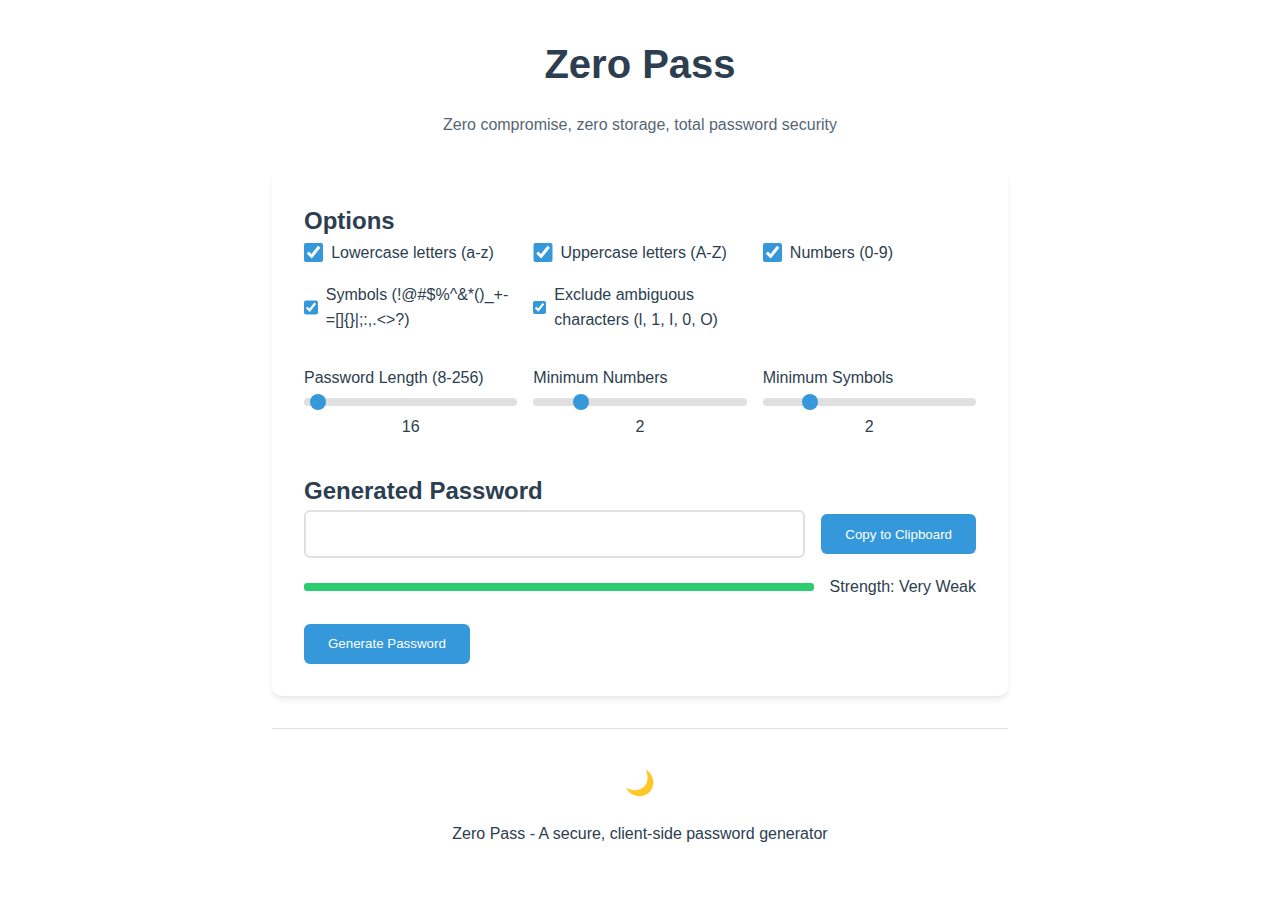
==== src/index.html @ 961e482f "Update paths in index.html to reflect src directory structure" ====
<!DOCTYPE html>
<html lang="en">
<head>
    <meta charset="UTF-8">
    <meta name="viewport" content="width=device-width, initial-scale=1.0">
    <title>Zero Pass - Secure Password Generator</title>
    <link rel="stylesheet" href="../styles/main.css">
    <meta name="description" content="Zero Pass - A secure, client-side password generator that creates strong passwords without storing or transmitting any data. Generate custom passwords with options for length, character types, and minimum requirements.">
    <meta name="keywords" content="password generator, secure passwords, client-side generation, strong passwords, password security">
</head>
<body class="light">
    <div class="container">
        <header>
            <h1>Zero Pass</h1>
            <p class="tagline">Zero compromise, zero storage, total password security</p>
        </header>

        <main>
            <form id="passwordGenerator" class="generator-form">
                <div class="options-section">
                    <h2>Options</h2>
                    <div class="checkbox-group">
                        <label class="checkbox-option">
                            <input type="checkbox" name="lowercase" checked>
                            <span>Lowercase letters (a-z)</span>
                        </label>
                        <label class="checkbox-option">
                            <input type="checkbox" name="uppercase" checked>
                            <span>Uppercase letters (A-Z)</span>
                        </label>
                        <label class="checkbox-option">
                            <input type="checkbox" name="numbers" checked>
                            <span>Numbers (0-9)</span>
                        </label>
                        <label class="checkbox-option">
                            <input type="checkbox" name="symbols" checked>
                            <span>Symbols (!@#$%^&*()_+-=[]{}|;:,.<>?)</span>
                        </label>
                        <label class="checkbox-option">
                            <input type="checkbox" name="excludeAmbiguous" checked>
                            <span>Exclude ambiguous characters (l, 1, I, 0, O)</span>
                        </label>
                    </div>

                    <div class="slider-group">
                        <div class="slider-item">
                            <label for="length">Password Length (8-256)</label>
                            <input type="range" id="length" name="length" min="8" max="256" value="16">
                            <span class="slider-value" id="lengthValue">16</span>
                        </div>
                        <div class="slider-item">
                            <label for="minNumbers">Minimum Numbers</label>
                            <input type="range" id="minNumbers" name="minNumbers" min="0" max="10" value="2">
                            <span class="slider-value" id="minNumbersValue">2</span>
                        </div>
                        <div class="slider-item">
                            <label for="minSymbols">Minimum Symbols</label>
                            <input type="range" id="minSymbols" name="minSymbols" min="0" max="10" value="2">
                            <span class="slider-value" id="minSymbolsValue">2</span>
                        </div>
                    </div>
                </div>

                <div class="output-section">
                    <h2>Generated Password</h2>
                    <div class="password-output">
                        <input type="text" id="generatedPassword" readonly>
                        <button type="button" id="copyButton">Copy to Clipboard</button>
                    </div>
                    <div class="strength-meter">
                        <div class="strength-bar" id="strengthBar"></div>
                        <span class="strength-text" id="strengthText">Strength: None</span>
                    </div>
                    <button type="button" id="generateButton">Generate Password</button>
                </div>
            </form>
        </main>

        <footer>
            <button id="themeToggle" aria-label="Toggle dark/light mode">
                <span>🌙</span>
            </button>
            <p>Zero Pass - A secure, client-side password generator</p>
        </footer>
    </div>

    <script src="../js/zxcvbn.js"></script>
    <script src="../js/app.js"></script>
</body>
</html>
---- styles/main.css ----
/* Reset and base styles */
* {
    margin: 0;
    padding: 0;
    box-sizing: border-box;
}

body {
    font-family: -apple-system, BlinkMacSystemFont, 'Segoe UI', Roboto, Oxygen, Ubuntu, Cantarell, sans-serif;
    line-height: 1.6;
    color: var(--text-color);
    background-color: var(--bg-color);
    transition: background-color 0.3s, color 0.3s;
}

:root {
    --bg-color: #ffffff;
    --text-color: #2c3e50;
    --primary-color: #3498db;
    --secondary-color: #2ecc71;
    --border-color: #e0e0e0;
    --shadow-color: rgba(0, 0, 0, 0.1);
    --error-color: #e74c3c;
}

body.dark {
    --bg-color: #1a1a1a;
    --text-color: #ecf0f1;
    --primary-color: #5dade2;
    --secondary-color: #27ae60;
    --border-color: #333;
    --shadow-color: rgba(0, 0, 0, 0.3);
}

.container {
    max-width: 800px;
    margin: 0 auto;
    padding: 2rem;
}

/* Header styles */
h1 {
    font-size: 2.5rem;
    margin-bottom: 1rem;
    text-align: center;
}

.tagline {
    text-align: center;
    color: var(--text-color);
    opacity: 0.8;
    margin-bottom: 2rem;
}

/* Form styles */
.generator-form {
    background: var(--bg-color);
    border-radius: 10px;
    padding: 2rem;
    box-shadow: 0 4px 6px -1px var(--shadow-color);
}

.options-section {
    margin-bottom: 2rem;
}

/* Checkbox options */
.checkbox-group {
    display: grid;
    grid-template-columns: repeat(auto-fit, minmax(200px, 1fr));
    gap: 1rem;
    margin-bottom: 2rem;
}

.checkbox-option {
    display: flex;
    align-items: center;
    gap: 0.5rem;
    cursor: pointer;
}

.checkbox-option input[type="checkbox"] {
    width: 1.2rem;
    height: 1.2rem;
    accent-color: var(--primary-color);
}

/* Slider group */
.slider-group {
    display: grid;
    grid-template-columns: repeat(auto-fit, minmax(200px, 1fr));
    gap: 1rem;
}

.slider-item {
    display: flex;
    flex-direction: column;
    gap: 0.5rem;
}

.slider-item input[type="range"] {
    width: 100%;
    height: 0.5rem;
    -webkit-appearance: none;
    background: var(--border-color);
    border-radius: 5px;
    outline: none;
}

.slider-item input[type="range"]::-webkit-slider-thumb {
    -webkit-appearance: none;
    width: 1rem;
    height: 1rem;
    background: var(--primary-color);
    border-radius: 50%;
    cursor: pointer;
    transition: background-color 0.3s;
}

.slider-value {
    text-align: center;
    font-weight: 500;
}

/* Output section */
.output-section {
    margin-top: 2rem;
}

.password-output {
    display: flex;
    align-items: center;
    gap: 1rem;
    margin-bottom: 1rem;
}

.password-output input {
    flex: 1;
    padding: 0.8rem;
    border: 2px solid var(--border-color);
    border-radius: 6px;
    font-size: 1rem;
    background: var(--bg-color);
    color: var(--text-color);
}

.password-output input:focus {
    outline: none;
    border-color: var(--primary-color);
}

/* Strength meter */
.strength-meter {
    display: flex;
    align-items: center;
    gap: 1rem;
    margin-bottom: 1.5rem;
}

.strength-bar {
    flex: 1;
    height: 0.5rem;
    background: var(--border-color);
    border-radius: 3px;
    overflow: hidden;
}

.strength-bar::after {
    content: '';
    display: block;
    height: 100%;
    background: var(--secondary-color);
    transition: width 0.3s ease-in-out;
}

/* Buttons */
button {
    padding: 0.8rem 1.5rem;
    border: none;
    border-radius: 6px;
    background: var(--primary-color);
    color: white;
    font-weight: 500;
    cursor: pointer;
    transition: background-color 0.3s;
}

button:hover {
    background: var(--primary-color);
    opacity: 0.9;
}

button:disabled {
    background: #ccc;
    cursor: not-allowed;
}

/* Footer */
footer {
    text-align: center;
    margin-top: 2rem;
    padding-top: 2rem;
    border-top: 1px solid var(--border-color);
}

#themeToggle {
    background: none;
    border: none;
    font-size: 1.5rem;
    cursor: pointer;
    padding: 0.5rem;
    margin-bottom: 1rem;
}

/* Responsive design */
@media (max-width: 600px) {
    .container {
        padding: 1rem;
    }

    h1 {
        font-size: 2rem;
    }

    .checkbox-group {
        grid-template-columns: 1fr;
    }

    .slider-group {
        grid-template-columns: 1fr;
    }
}
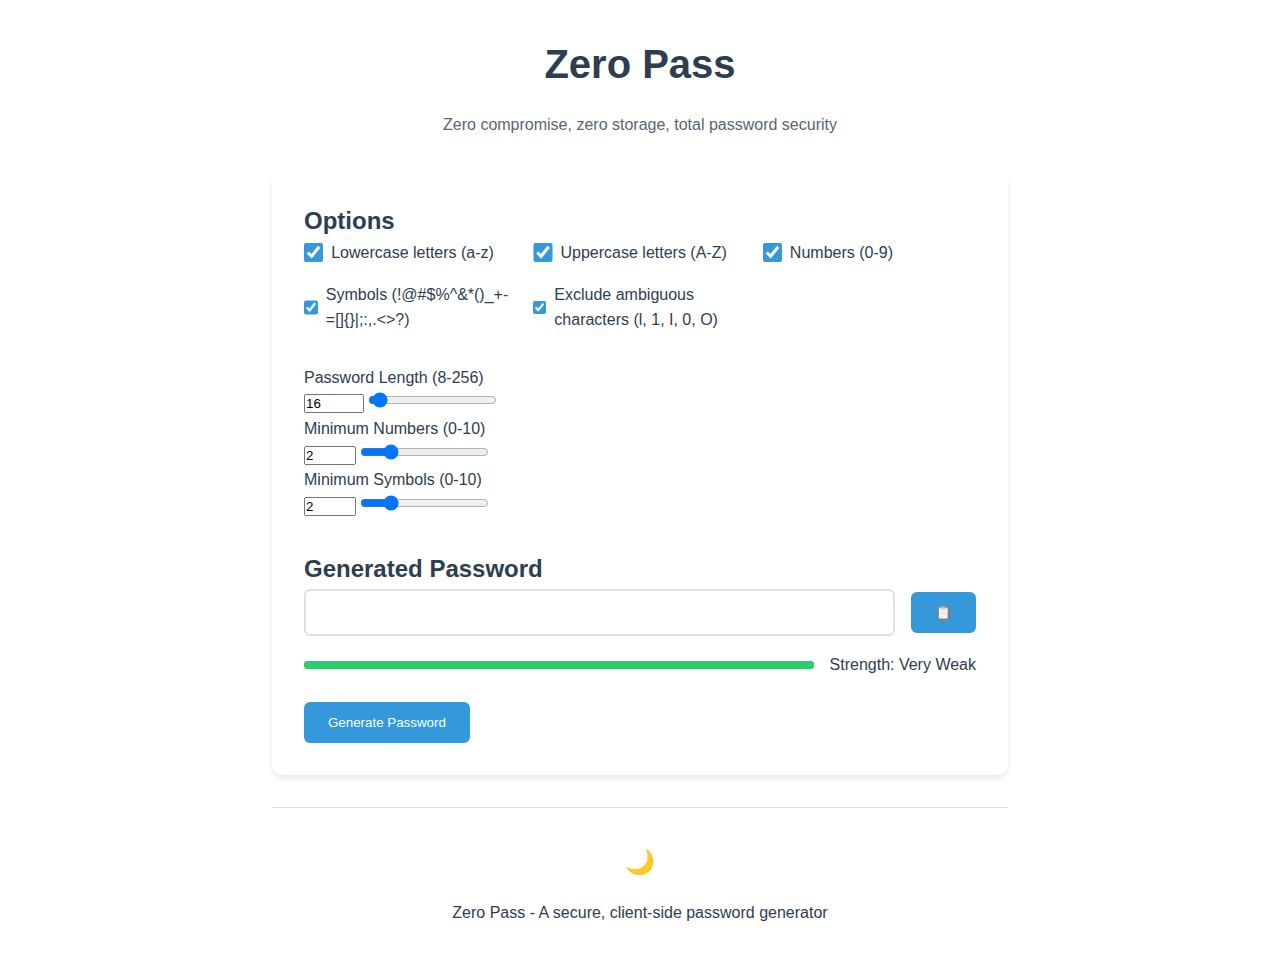
==== commit a2d2a6cb: "feat: Update password generator UI" ====
--- a/src/index.html
+++ b/src/index.html
@@ -42,21 +42,27 @@
                         </label>
                     </div>
 
-                    <div class="slider-group">
-                        <div class="slider-item">
+                    <div class="input-group">
+                        <div class="input-item">
                             <label for="length">Password Length (8-256)</label>
-                            <input type="range" id="length" name="length" min="8" max="256" value="16">
-                            <span class="slider-value" id="lengthValue">16</span>
+                            <div class="input-container">
+                                <input type="number" id="length" name="length" min="8" max="256" value="16" class="input-field">
+                                <input type="range" id="lengthSlider" min="8" max="256" value="16" class="slider">
+                            </div>
                         </div>
-                        <div class="slider-item">
-                            <label for="minNumbers">Minimum Numbers</label>
-                            <input type="range" id="minNumbers" name="minNumbers" min="0" max="10" value="2">
-                            <span class="slider-value" id="minNumbersValue">2</span>
+                        <div class="input-item">
+                            <label for="minNumbers">Minimum Numbers (0-10)</label>
+                            <div class="input-container">
+                                <input type="number" id="minNumbers" name="minNumbers" min="0" max="10" value="2" class="input-field">
+                                <input type="range" id="minNumbersSlider" min="0" max="10" value="2" class="slider">
+                            </div>
                         </div>
-                        <div class="slider-item">
-                            <label for="minSymbols">Minimum Symbols</label>
-                            <input type="range" id="minSymbols" name="minSymbols" min="0" max="10" value="2">
-                            <span class="slider-value" id="minSymbolsValue">2</span>
+                        <div class="input-item">
+                            <label for="minSymbols">Minimum Symbols (0-10)</label>
+                            <div class="input-container">
+                                <input type="number" id="minSymbols" name="minSymbols" min="0" max="10" value="2" class="input-field">
+                                <input type="range" id="minSymbolsSlider" min="0" max="10" value="2" class="slider">
+                            </div>
                         </div>
                     </div>
                 </div>
@@ -65,13 +71,17 @@
                     <h2>Generated Password</h2>
                     <div class="password-output">
                         <input type="text" id="generatedPassword" readonly>
-                        <button type="button" id="copyButton">Copy to Clipboard</button>
+                        <button type="button" id="copyButton" aria-label="Copy password to clipboard">
+                            <span class="copy-icon">📋</span>
+                        </button>
                     </div>
                     <div class="strength-meter">
                         <div class="strength-bar" id="strengthBar"></div>
                         <span class="strength-text" id="strengthText">Strength: None</span>
                     </div>
-                    <button type="button" id="generateButton">Generate Password</button>
+                    <div class="button-container">
+                        <button type="button" id="generateButton">Generate Password</button>
+                    </div>
                 </div>
             </form>
         </main>
